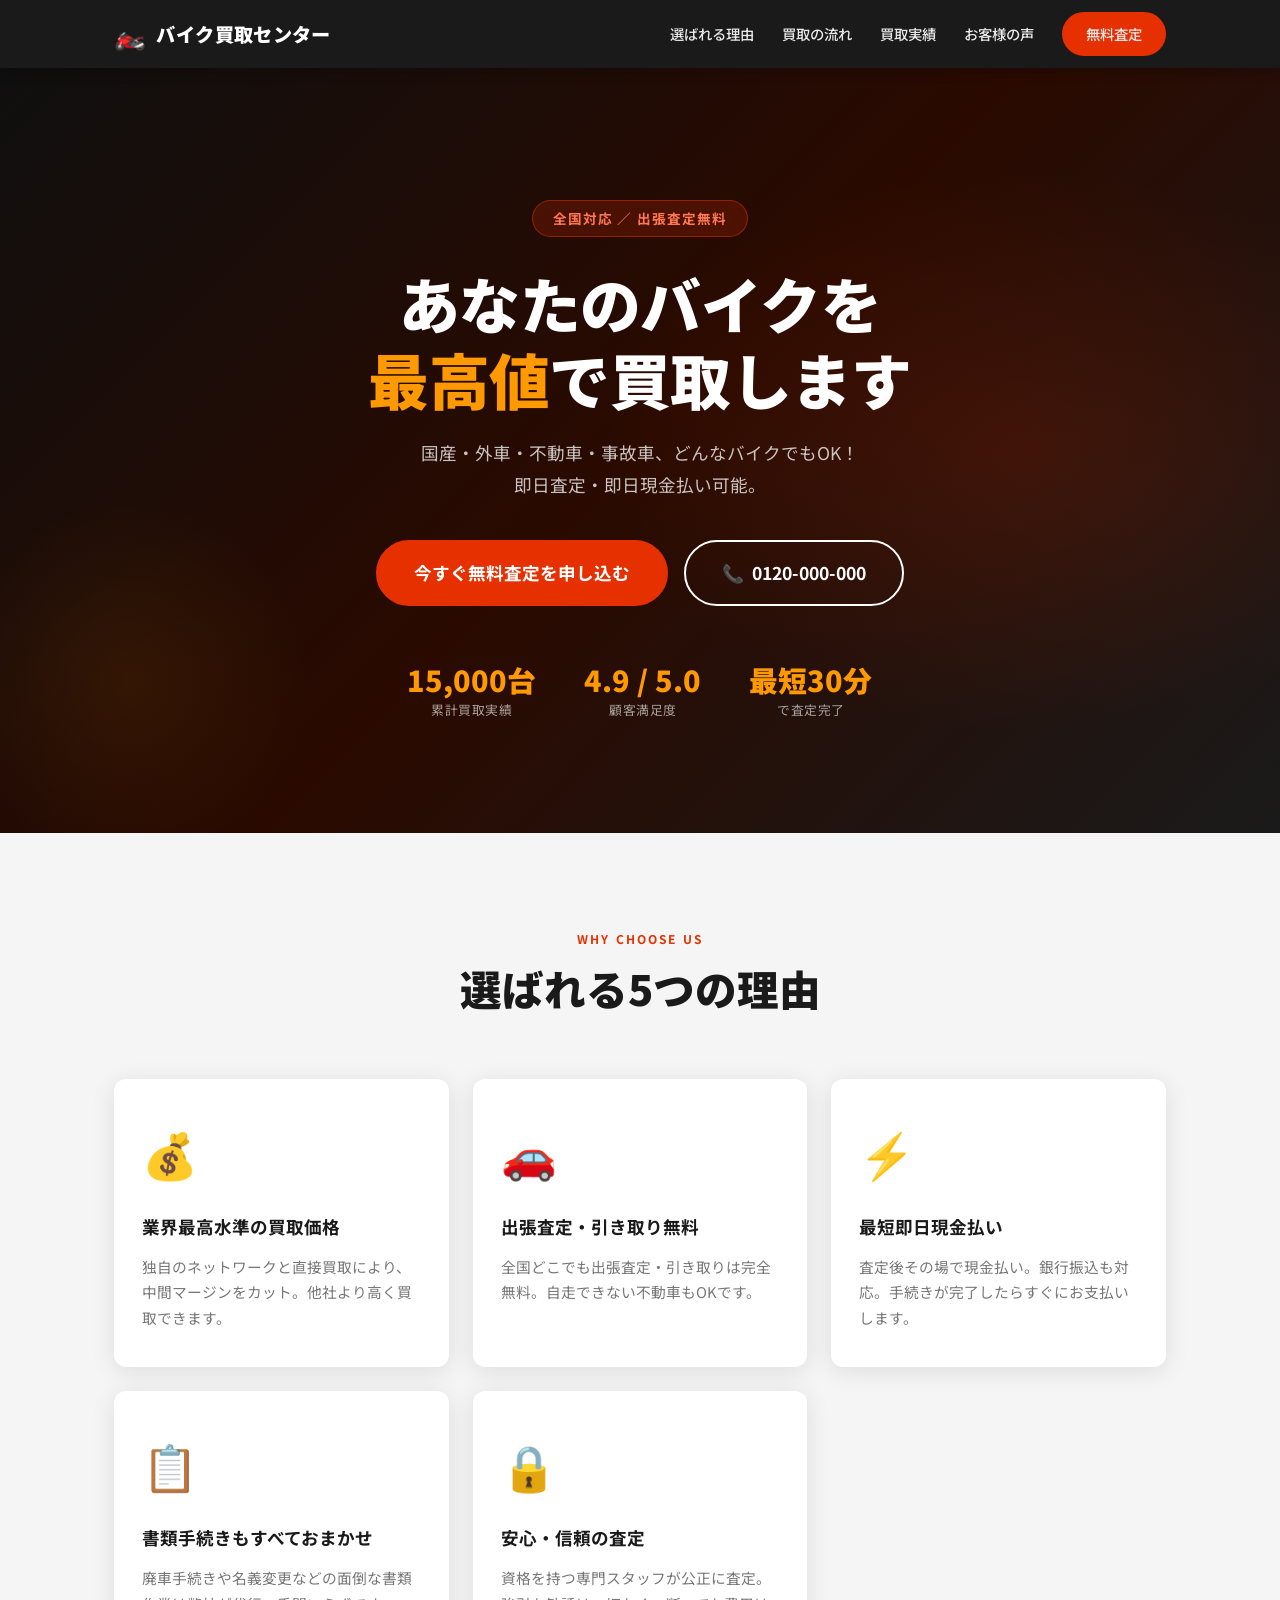
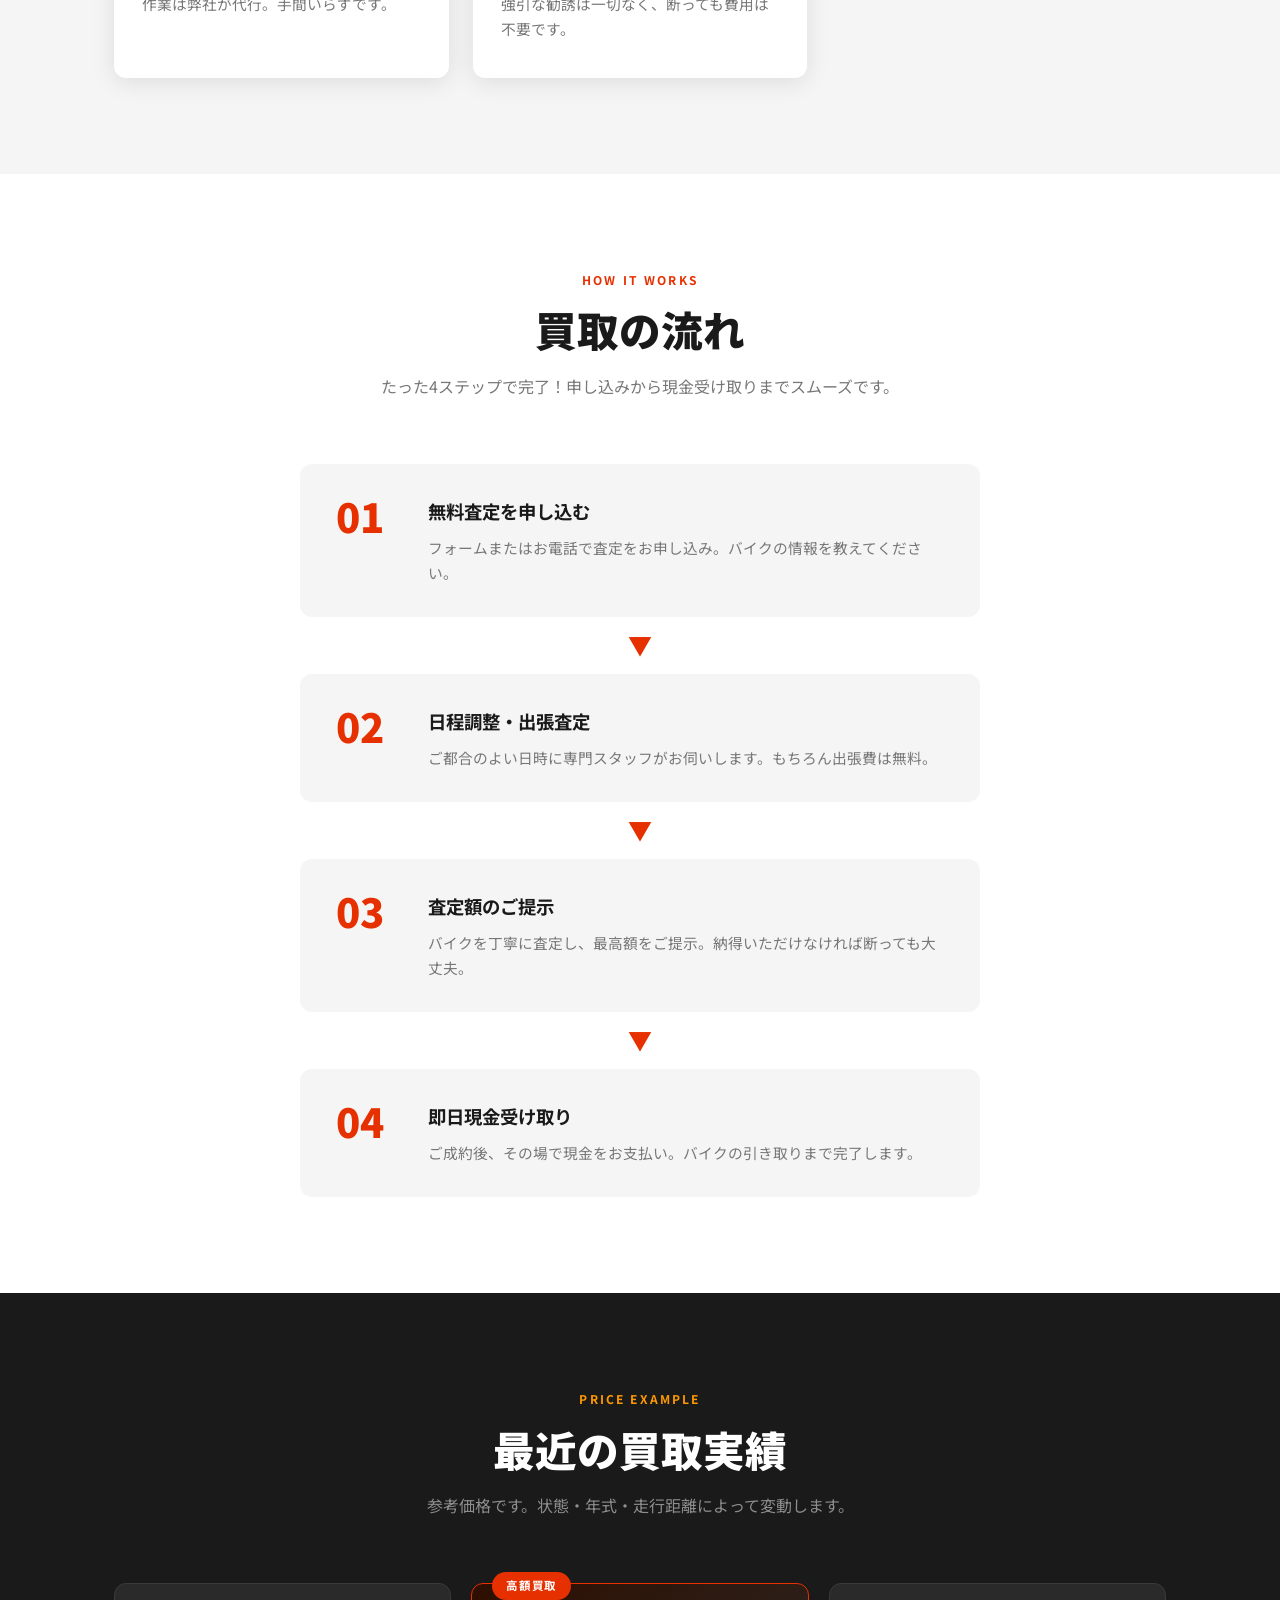
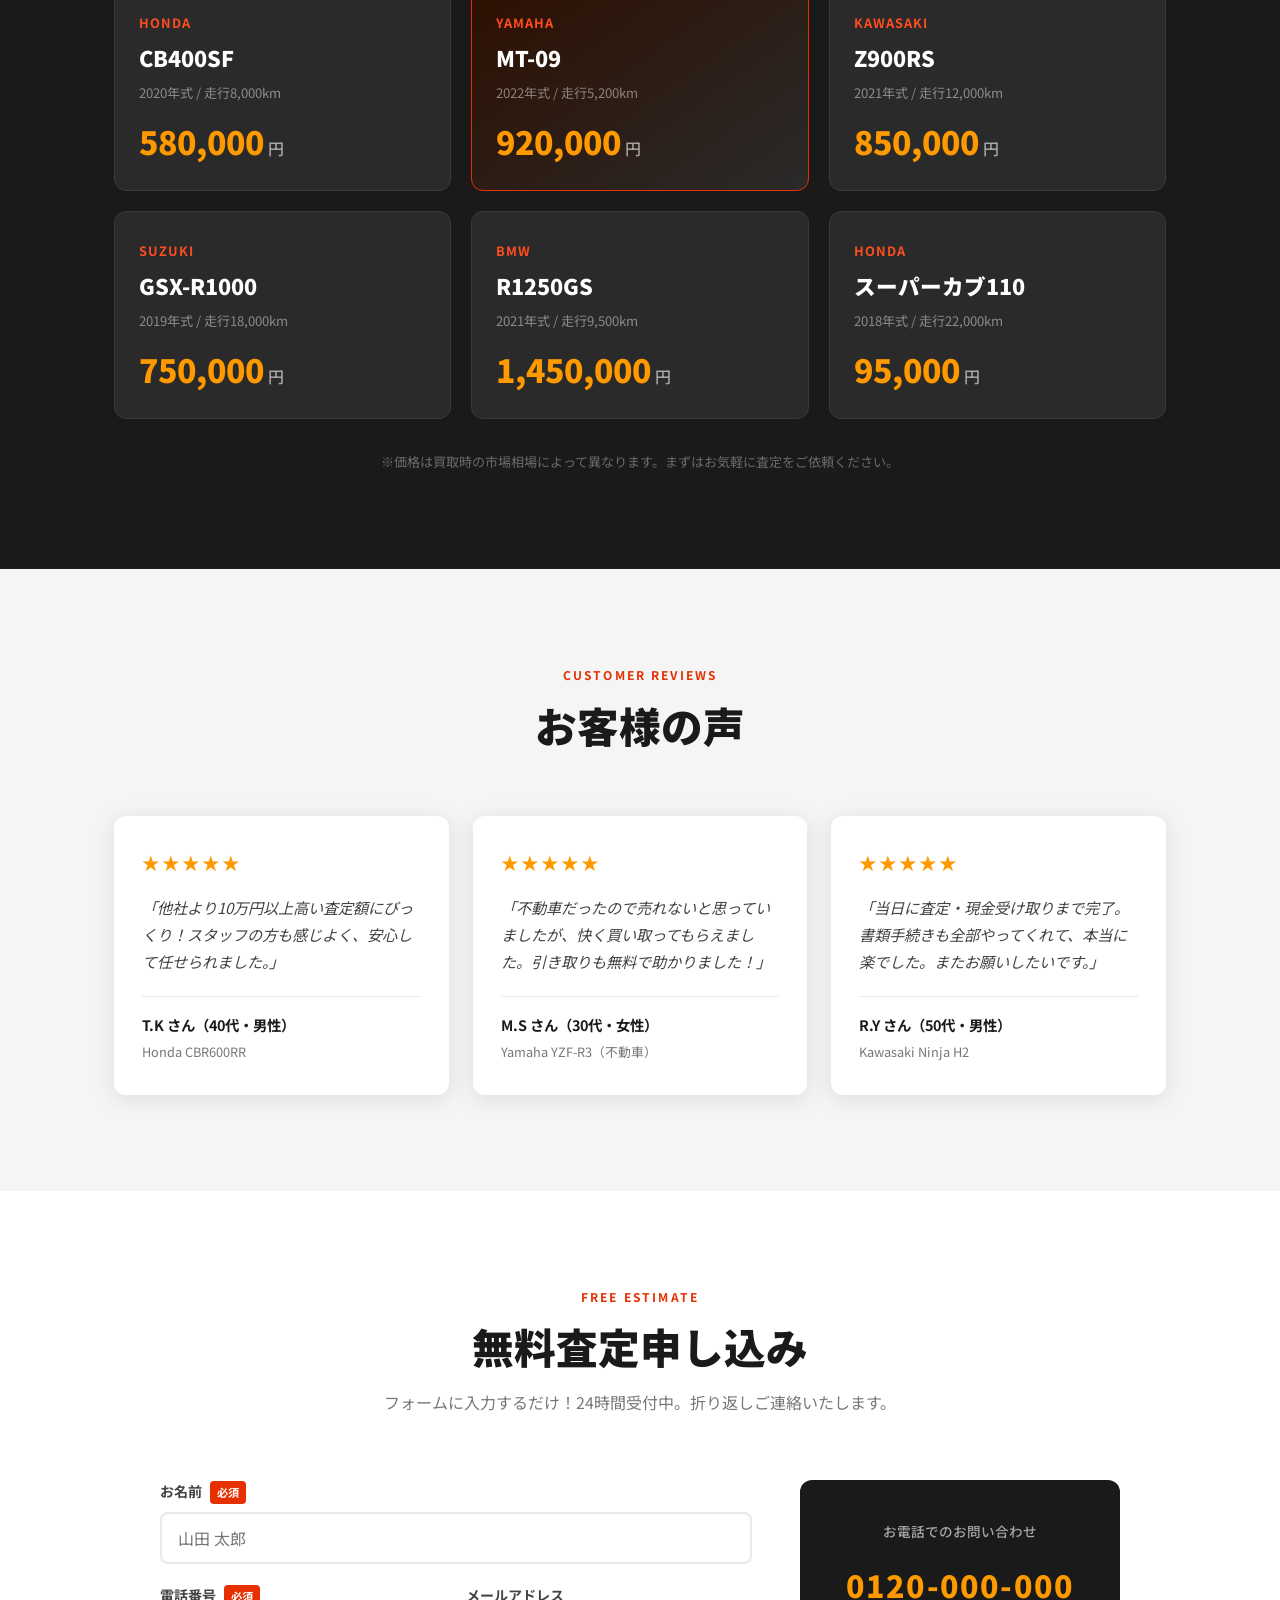
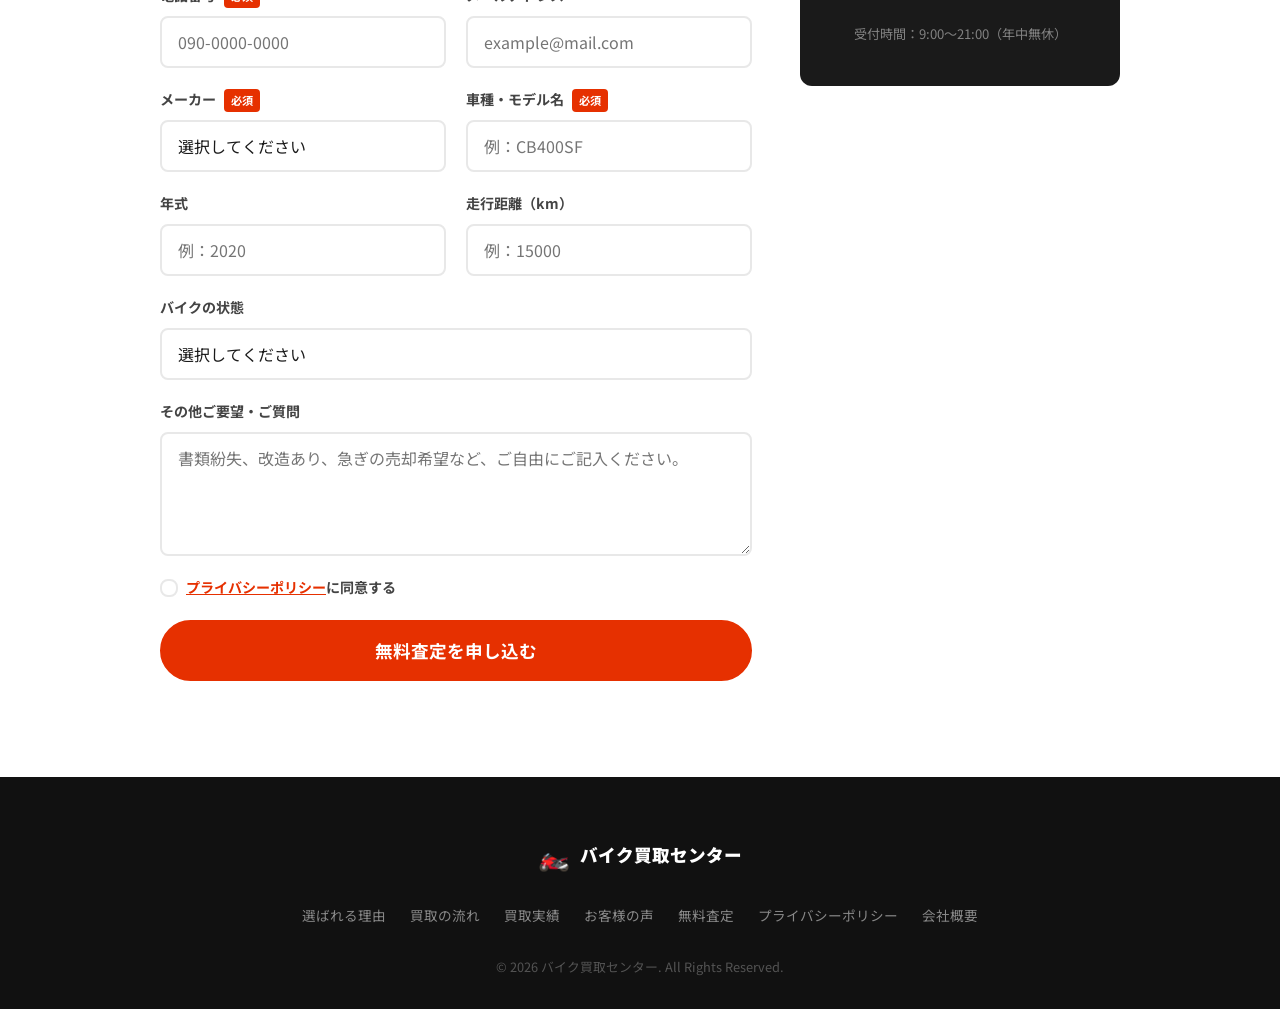
==== index.html @ 48dec955 "バイク買取ホームページを作成 フルスクラッチのHTML/CSS/JSで構成されたバイク買取専門のランディングページ。 ヒーロー・選ばれる理由・買取の流れ・買取実績・お客様の声・無料査定フォームを含む。" ====
<!DOCTYPE html>
<html lang="ja">
<head>
  <meta charset="UTF-8">
  <meta name="viewport" content="width=device-width, initial-scale=1.0">
  <title>バイク買取センター｜高価買取・無料査定</title>
  <meta name="description" content="バイク買取センターは全国対応・出張査定無料。どんな状態のバイクでも高価買取！即日現金払い可能。今すぐ無料査定をお申し込みください。">
  <link rel="stylesheet" href="style.css">
  <link rel="preconnect" href="https://fonts.googleapis.com">
  <link href="https://fonts.googleapis.com/css2?family=Noto+Sans+JP:wght@400;500;700;900&display=swap" rel="stylesheet">
</head>
<body>

  <!-- ヘッダー -->
  <header class="header">
    <div class="container header__inner">
      <div class="header__logo">
        <span class="logo-icon">🏍️</span>
        <span class="logo-text">バイク買取センター</span>
      </div>
      <nav class="header__nav">
        <a href="#features">選ばれる理由</a>
        <a href="#flow">買取の流れ</a>
        <a href="#price">買取実績</a>
        <a href="#voice">お客様の声</a>
        <a href="#contact" class="btn btn--nav">無料査定</a>
      </nav>
      <button class="hamburger" id="hamburger" aria-label="メニュー">
        <span></span><span></span><span></span>
      </button>
    </div>
    <nav class="mobile-nav" id="mobileNav">
      <a href="#features">選ばれる理由</a>
      <a href="#flow">買取の流れ</a>
      <a href="#price">買取実績</a>
      <a href="#voice">お客様の声</a>
      <a href="#contact">無料査定</a>
    </nav>
  </header>

  <!-- ヒーロー -->
  <section class="hero">
    <div class="hero__bg"></div>
    <div class="container hero__content">
      <div class="hero__badge">全国対応 ／ 出張査定無料</div>
      <h1 class="hero__title">
        あなたのバイクを<br>
        <span class="highlight">最高値</span>で買取します
      </h1>
      <p class="hero__sub">国産・外車・不動車・事故車、どんなバイクでもOK！<br>即日査定・即日現金払い可能。</p>
      <div class="hero__actions">
        <a href="#contact" class="btn btn--primary btn--lg">今すぐ無料査定を申し込む</a>
        <a href="tel:0120-000-000" class="btn btn--outline btn--lg">
          <span class="phone-icon">📞</span> 0120-000-000
        </a>
      </div>
      <div class="hero__stats">
        <div class="stat">
          <strong>15,000台</strong>
          <span>累計買取実績</span>
        </div>
        <div class="stat">
          <strong>4.9 / 5.0</strong>
          <span>顧客満足度</span>
        </div>
        <div class="stat">
          <strong>最短30分</strong>
          <span>で査定完了</span>
        </div>
      </div>
    </div>
  </section>

  <!-- 選ばれる理由 -->
  <section class="section features" id="features">
    <div class="container">
      <div class="section__header">
        <p class="section__label">WHY CHOOSE US</p>
        <h2 class="section__title">選ばれる5つの理由</h2>
      </div>
      <div class="features__grid">
        <div class="feature-card">
          <div class="feature-card__icon">💰</div>
          <h3>業界最高水準の買取価格</h3>
          <p>独自のネットワークと直接買取により、中間マージンをカット。他社より高く買取できます。</p>
        </div>
        <div class="feature-card">
          <div class="feature-card__icon">🚗</div>
          <h3>出張査定・引き取り無料</h3>
          <p>全国どこでも出張査定・引き取りは完全無料。自走できない不動車もOKです。</p>
        </div>
        <div class="feature-card">
          <div class="feature-card__icon">⚡</div>
          <h3>最短即日現金払い</h3>
          <p>査定後その場で現金払い。銀行振込も対応。手続きが完了したらすぐにお支払いします。</p>
        </div>
        <div class="feature-card">
          <div class="feature-card__icon">📋</div>
          <h3>書類手続きもすべておまかせ</h3>
          <p>廃車手続きや名義変更などの面倒な書類作業は弊社が代行。手間いらずです。</p>
        </div>
        <div class="feature-card">
          <div class="feature-card__icon">🔒</div>
          <h3>安心・信頼の査定</h3>
          <p>資格を持つ専門スタッフが公正に査定。強引な勧誘は一切なく、断っても費用は不要です。</p>
        </div>
      </div>
    </div>
  </section>

  <!-- 買取の流れ -->
  <section class="section flow" id="flow">
    <div class="container">
      <div class="section__header">
        <p class="section__label">HOW IT WORKS</p>
        <h2 class="section__title">買取の流れ</h2>
        <p class="section__desc">たった4ステップで完了！申し込みから現金受け取りまでスムーズです。</p>
      </div>
      <div class="flow__steps">
        <div class="flow-step">
          <div class="flow-step__num">01</div>
          <div class="flow-step__body">
            <h3>無料査定を申し込む</h3>
            <p>フォームまたはお電話で査定をお申し込み。バイクの情報を教えてください。</p>
          </div>
        </div>
        <div class="flow-step__arrow">▼</div>
        <div class="flow-step">
          <div class="flow-step__num">02</div>
          <div class="flow-step__body">
            <h3>日程調整・出張査定</h3>
            <p>ご都合のよい日時に専門スタッフがお伺いします。もちろん出張費は無料。</p>
          </div>
        </div>
        <div class="flow-step__arrow">▼</div>
        <div class="flow-step">
          <div class="flow-step__num">03</div>
          <div class="flow-step__body">
            <h3>査定額のご提示</h3>
            <p>バイクを丁寧に査定し、最高額をご提示。納得いただけなければ断っても大丈夫。</p>
          </div>
        </div>
        <div class="flow-step__arrow">▼</div>
        <div class="flow-step">
          <div class="flow-step__num">04</div>
          <div class="flow-step__body">
            <h3>即日現金受け取り</h3>
            <p>ご成約後、その場で現金をお支払い。バイクの引き取りまで完了します。</p>
          </div>
        </div>
      </div>
    </div>
  </section>

  <!-- 買取実績 -->
  <section class="section price" id="price">
    <div class="container">
      <div class="section__header">
        <p class="section__label">PRICE EXAMPLE</p>
        <h2 class="section__title">最近の買取実績</h2>
        <p class="section__desc">参考価格です。状態・年式・走行距離によって変動します。</p>
      </div>
      <div class="price__grid">
        <div class="price-card">
          <div class="price-card__maker">Honda</div>
          <h3 class="price-card__name">CB400SF</h3>
          <p class="price-card__detail">2020年式 / 走行8,000km</p>
          <div class="price-card__price">
            <span class="price-card__amount">580,000</span>
            <span class="price-card__unit">円</span>
          </div>
        </div>
        <div class="price-card price-card--featured">
          <div class="price-card__badge">高額買取</div>
          <div class="price-card__maker">Yamaha</div>
          <h3 class="price-card__name">MT-09</h3>
          <p class="price-card__detail">2022年式 / 走行5,200km</p>
          <div class="price-card__price">
            <span class="price-card__amount">920,000</span>
            <span class="price-card__unit">円</span>
          </div>
        </div>
        <div class="price-card">
          <div class="price-card__maker">Kawasaki</div>
          <h3 class="price-card__name">Z900RS</h3>
          <p class="price-card__detail">2021年式 / 走行12,000km</p>
          <div class="price-card__price">
            <span class="price-card__amount">850,000</span>
            <span class="price-card__unit">円</span>
          </div>
        </div>
        <div class="price-card">
          <div class="price-card__maker">Suzuki</div>
          <h3 class="price-card__name">GSX-R1000</h3>
          <p class="price-card__detail">2019年式 / 走行18,000km</p>
          <div class="price-card__price">
            <span class="price-card__amount">750,000</span>
            <span class="price-card__unit">円</span>
          </div>
        </div>
        <div class="price-card">
          <div class="price-card__maker">BMW</div>
          <h3 class="price-card__name">R1250GS</h3>
          <p class="price-card__detail">2021年式 / 走行9,500km</p>
          <div class="price-card__price">
            <span class="price-card__amount">1,450,000</span>
            <span class="price-card__unit">円</span>
          </div>
        </div>
        <div class="price-card">
          <div class="price-card__maker">Honda</div>
          <h3 class="price-card__name">スーパーカブ110</h3>
          <p class="price-card__detail">2018年式 / 走行22,000km</p>
          <div class="price-card__price">
            <span class="price-card__amount">95,000</span>
            <span class="price-card__unit">円</span>
          </div>
        </div>
      </div>
      <p class="price__note">※価格は買取時の市場相場によって異なります。まずはお気軽に査定をご依頼ください。</p>
    </div>
  </section>

  <!-- お客様の声 -->
  <section class="section voice" id="voice">
    <div class="container">
      <div class="section__header">
        <p class="section__label">CUSTOMER REVIEWS</p>
        <h2 class="section__title">お客様の声</h2>
      </div>
      <div class="voice__grid">
        <div class="review-card">
          <div class="review-card__stars">★★★★★</div>
          <p class="review-card__text">「他社より10万円以上高い査定額にびっくり！スタッフの方も感じよく、安心して任せられました。」</p>
          <div class="review-card__author">
            <span class="review-card__name">T.K さん（40代・男性）</span>
            <span class="review-card__bike">Honda CBR600RR</span>
          </div>
        </div>
        <div class="review-card">
          <div class="review-card__stars">★★★★★</div>
          <p class="review-card__text">「不動車だったので売れないと思っていましたが、快く買い取ってもらえました。引き取りも無料で助かりました！」</p>
          <div class="review-card__author">
            <span class="review-card__name">M.S さん（30代・女性）</span>
            <span class="review-card__bike">Yamaha YZF-R3（不動車）</span>
          </div>
        </div>
        <div class="review-card">
          <div class="review-card__stars">★★★★★</div>
          <p class="review-card__text">「当日に査定・現金受け取りまで完了。書類手続きも全部やってくれて、本当に楽でした。またお願いしたいです。」</p>
          <div class="review-card__author">
            <span class="review-card__name">R.Y さん（50代・男性）</span>
            <span class="review-card__bike">Kawasaki Ninja H2</span>
          </div>
        </div>
      </div>
    </div>
  </section>

  <!-- 査定フォーム -->
  <section class="section contact" id="contact">
    <div class="container">
      <div class="section__header">
        <p class="section__label">FREE ESTIMATE</p>
        <h2 class="section__title">無料査定申し込み</h2>
        <p class="section__desc">フォームに入力するだけ！24時間受付中。折り返しご連絡いたします。</p>
      </div>
      <div class="contact__inner">
        <form class="contact-form" id="contactForm">
          <div class="form-group">
            <label for="name">お名前 <span class="required">必須</span></label>
            <input type="text" id="name" name="name" placeholder="山田 太郎" required>
          </div>
          <div class="form-row">
            <div class="form-group">
              <label for="phone">電話番号 <span class="required">必須</span></label>
              <input type="tel" id="phone" name="phone" placeholder="090-0000-0000" required>
            </div>
            <div class="form-group">
              <label for="email">メールアドレス</label>
              <input type="email" id="email" name="email" placeholder="example@mail.com">
            </div>
          </div>
          <div class="form-row">
            <div class="form-group">
              <label for="maker">メーカー <span class="required">必須</span></label>
              <select id="maker" name="maker" required>
                <option value="">選択してください</option>
                <option>Honda</option>
                <option>Yamaha</option>
                <option>Kawasaki</option>
                <option>Suzuki</option>
                <option>BMW</option>
                <option>Ducati</option>
                <option>Harley-Davidson</option>
                <option>その他</option>
              </select>
            </div>
            <div class="form-group">
              <label for="model">車種・モデル名 <span class="required">必須</span></label>
              <input type="text" id="model" name="model" placeholder="例：CB400SF" required>
            </div>
          </div>
          <div class="form-row">
            <div class="form-group">
              <label for="year">年式</label>
              <input type="number" id="year" name="year" placeholder="例：2020" min="1950" max="2026">
            </div>
            <div class="form-group">
              <label for="mileage">走行距離（km）</label>
              <input type="number" id="mileage" name="mileage" placeholder="例：15000">
            </div>
          </div>
          <div class="form-group">
            <label for="condition">バイクの状態</label>
            <select id="condition" name="condition">
              <option value="">選択してください</option>
              <option>良好（特に問題なし）</option>
              <option>普通（多少の傷・汚れあり）</option>
              <option>難あり（傷・へこみなど）</option>
              <option>不動車</option>
              <option>事故車・全損</option>
            </select>
          </div>
          <div class="form-group">
            <label for="message">その他ご要望・ご質問</label>
            <textarea id="message" name="message" rows="4" placeholder="書類紛失、改造あり、急ぎの売却希望など、ご自由にご記入ください。"></textarea>
          </div>
          <div class="form-group form-group--check">
            <label class="checkbox-label">
              <input type="checkbox" id="privacy" name="privacy" required>
              <span><a href="#">プライバシーポリシー</a>に同意する</span>
            </label>
          </div>
          <button type="submit" class="btn btn--primary btn--full btn--lg">無料査定を申し込む</button>
        </form>
        <div class="contact-phone">
          <p class="contact-phone__label">お電話でのお問い合わせ</p>
          <a href="tel:0120-000-000" class="contact-phone__number">0120-000-000</a>
          <p class="contact-phone__hours">受付時間：9:00〜21:00（年中無休）</p>
        </div>
      </div>
    </div>
  </section>

  <!-- フッター -->
  <footer class="footer">
    <div class="container footer__inner">
      <div class="footer__logo">
        <span class="logo-icon">🏍️</span>
        <span class="logo-text">バイク買取センター</span>
      </div>
      <nav class="footer__nav">
        <a href="#features">選ばれる理由</a>
        <a href="#flow">買取の流れ</a>
        <a href="#price">買取実績</a>
        <a href="#voice">お客様の声</a>
        <a href="#contact">無料査定</a>
        <a href="#">プライバシーポリシー</a>
        <a href="#">会社概要</a>
      </nav>
      <p class="footer__copy">&copy; 2026 バイク買取センター. All Rights Reserved.</p>
    </div>
  </footer>

  <!-- 固定CTA -->
  <div class="sticky-cta">
    <a href="#contact" class="btn btn--primary">無料査定を申し込む</a>
    <a href="tel:0120-000-000" class="btn btn--white">
      <span>📞</span> 今すぐ電話する
    </a>
  </div>

  <script src="main.js"></script>
</body>
</html>
---- style.css ----
/* ===== Reset & Base ===== */
*, *::before, *::after { box-sizing: border-box; margin: 0; padding: 0; }

:root {
  --primary: #e63000;
  --primary-dark: #b82400;
  --primary-light: #ff4d1f;
  --accent: #ff9900;
  --dark: #1a1a1a;
  --gray-900: #222;
  --gray-700: #444;
  --gray-500: #777;
  --gray-200: #e8e8e8;
  --gray-100: #f5f5f5;
  --white: #ffffff;
  --font: 'Noto Sans JP', sans-serif;
  --radius: 12px;
  --shadow: 0 4px 24px rgba(0,0,0,0.10);
  --shadow-lg: 0 8px 40px rgba(0,0,0,0.16);
  --transition: 0.25s ease;
}

html { scroll-behavior: smooth; }

body {
  font-family: var(--font);
  color: var(--gray-900);
  line-height: 1.7;
  background: var(--white);
}

a { color: inherit; text-decoration: none; transition: opacity var(--transition); }
a:hover { opacity: 0.8; }

img { display: block; max-width: 100%; }

.container {
  max-width: 1100px;
  margin: 0 auto;
  padding: 0 24px;
}

/* ===== Buttons ===== */
.btn {
  display: inline-flex;
  align-items: center;
  justify-content: center;
  gap: 8px;
  padding: 12px 28px;
  border-radius: 50px;
  font-family: var(--font);
  font-weight: 700;
  font-size: 1rem;
  cursor: pointer;
  border: 2px solid transparent;
  transition: all var(--transition);
  white-space: nowrap;
}

.btn--primary {
  background: var(--primary);
  color: var(--white);
  border-color: var(--primary);
}
.btn--primary:hover {
  background: var(--primary-dark);
  border-color: var(--primary-dark);
  opacity: 1;
  transform: translateY(-2px);
  box-shadow: 0 6px 20px rgba(230,48,0,0.35);
}

.btn--outline {
  background: transparent;
  color: var(--white);
  border-color: var(--white);
}
.btn--outline:hover { background: var(--white); color: var(--primary); opacity: 1; }

.btn--white {
  background: var(--white);
  color: var(--primary);
  border-color: var(--white);
}
.btn--white:hover { background: var(--gray-100); opacity: 1; }

.btn--nav {
  background: var(--primary);
  color: var(--white);
  border-color: var(--primary);
  padding: 8px 22px;
  font-size: 0.9rem;
}

.btn--lg { padding: 16px 36px; font-size: 1.1rem; }
.btn--full { width: 100%; }

/* ===== Header ===== */
.header {
  position: sticky;
  top: 0;
  z-index: 100;
  background: var(--dark);
  box-shadow: 0 2px 12px rgba(0,0,0,0.3);
}

.header__inner {
  display: flex;
  align-items: center;
  justify-content: space-between;
  height: 68px;
}

.header__logo {
  display: flex;
  align-items: center;
  gap: 10px;
  font-size: 1.2rem;
  font-weight: 900;
  color: var(--white);
  letter-spacing: 0.02em;
}

.logo-icon { font-size: 1.6rem; }

.header__nav {
  display: flex;
  align-items: center;
  gap: 28px;
}

.header__nav a {
  color: var(--gray-200);
  font-size: 0.9rem;
  font-weight: 500;
}
.header__nav a:hover { color: var(--white); opacity: 1; }

.hamburger {
  display: none;
  flex-direction: column;
  gap: 5px;
  background: none;
  border: none;
  cursor: pointer;
  padding: 4px;
}
.hamburger span {
  display: block;
  width: 26px;
  height: 2px;
  background: var(--white);
  border-radius: 2px;
  transition: all var(--transition);
}

.mobile-nav {
  display: none;
  flex-direction: column;
  background: #111;
  padding: 12px 0;
}
.mobile-nav a {
  color: var(--gray-200);
  padding: 14px 24px;
  font-size: 1rem;
  font-weight: 500;
  border-bottom: 1px solid #2a2a2a;
}
.mobile-nav.open { display: flex; }

/* ===== Hero ===== */
.hero {
  position: relative;
  min-height: 85vh;
  display: flex;
  align-items: center;
  background: linear-gradient(135deg, #0f0f0f 0%, #2a0a00 50%, #1a1a1a 100%);
  overflow: hidden;
  padding: 100px 0 80px;
}

.hero__bg {
  position: absolute;
  inset: 0;
  background-image:
    radial-gradient(ellipse 600px 400px at 80% 50%, rgba(230,48,0,0.15) 0%, transparent 70%),
    radial-gradient(ellipse 300px 300px at 10% 80%, rgba(255,153,0,0.08) 0%, transparent 60%);
}

.hero__content {
  position: relative;
  z-index: 1;
  text-align: center;
  color: var(--white);
}

.hero__badge {
  display: inline-block;
  background: rgba(230,48,0,0.2);
  border: 1px solid rgba(230,48,0,0.5);
  color: #ff7755;
  padding: 6px 20px;
  border-radius: 50px;
  font-size: 0.85rem;
  font-weight: 700;
  letter-spacing: 0.08em;
  margin-bottom: 28px;
}

.hero__title {
  font-size: clamp(2.2rem, 5vw, 3.8rem);
  font-weight: 900;
  line-height: 1.25;
  margin-bottom: 20px;
  letter-spacing: -0.01em;
}

.hero__title .highlight {
  color: var(--accent);
  position: relative;
}

.hero__sub {
  font-size: 1.1rem;
  color: rgba(255,255,255,0.75);
  margin-bottom: 40px;
  line-height: 1.8;
}

.hero__actions {
  display: flex;
  gap: 16px;
  justify-content: center;
  flex-wrap: wrap;
  margin-bottom: 60px;
}

.phone-icon { font-size: 1.1rem; }

.hero__stats {
  display: flex;
  gap: 48px;
  justify-content: center;
  flex-wrap: wrap;
}

.stat {
  display: flex;
  flex-direction: column;
  align-items: center;
  gap: 4px;
}

.stat strong {
  font-size: 1.8rem;
  font-weight: 900;
  color: var(--accent);
  line-height: 1;
}

.stat span {
  font-size: 0.8rem;
  color: rgba(255,255,255,0.6);
  letter-spacing: 0.04em;
}

/* ===== Section Base ===== */
.section { padding: 96px 0; }

.section__header {
  text-align: center;
  margin-bottom: 64px;
}

.section__label {
  font-size: 0.75rem;
  font-weight: 700;
  letter-spacing: 0.18em;
  color: var(--primary);
  text-transform: uppercase;
  margin-bottom: 12px;
}

.section__title {
  font-size: clamp(1.8rem, 3.5vw, 2.6rem);
  font-weight: 900;
  line-height: 1.3;
  color: var(--dark);
}

.section__desc {
  margin-top: 16px;
  color: var(--gray-500);
  font-size: 1rem;
}

/* ===== Features ===== */
.features { background: var(--gray-100); }

.features__grid {
  display: grid;
  grid-template-columns: repeat(auto-fit, minmax(280px, 1fr));
  gap: 24px;
}

.feature-card {
  background: var(--white);
  border-radius: var(--radius);
  padding: 36px 28px;
  box-shadow: var(--shadow);
  transition: transform var(--transition), box-shadow var(--transition);
}

.feature-card:hover {
  transform: translateY(-6px);
  box-shadow: var(--shadow-lg);
}

.feature-card__icon {
  font-size: 2.8rem;
  margin-bottom: 20px;
}

.feature-card h3 {
  font-size: 1.1rem;
  font-weight: 700;
  margin-bottom: 12px;
  color: var(--dark);
}

.feature-card p {
  color: var(--gray-500);
  font-size: 0.92rem;
  line-height: 1.75;
}

/* ===== Flow ===== */
.flow { background: var(--white); }

.flow__steps {
  max-width: 680px;
  margin: 0 auto;
  display: flex;
  flex-direction: column;
  align-items: center;
  gap: 0;
}

.flow-step {
  display: flex;
  align-items: flex-start;
  gap: 28px;
  background: var(--gray-100);
  border-radius: var(--radius);
  padding: 32px 36px;
  width: 100%;
  position: relative;
}

.flow-step__num {
  font-size: 2.5rem;
  font-weight: 900;
  color: var(--primary);
  line-height: 1;
  min-width: 64px;
}

.flow-step__body h3 {
  font-size: 1.15rem;
  font-weight: 700;
  margin-bottom: 8px;
  color: var(--dark);
}

.flow-step__body p {
  color: var(--gray-500);
  font-size: 0.92rem;
}

.flow-step__arrow {
  font-size: 1.5rem;
  color: var(--primary);
  padding: 8px 0;
}

/* ===== Price ===== */
.price { background: var(--dark); }
.price .section__label { color: var(--accent); }
.price .section__title { color: var(--white); }
.price .section__desc { color: rgba(255,255,255,0.5); }

.price__grid {
  display: grid;
  grid-template-columns: repeat(auto-fit, minmax(280px, 1fr));
  gap: 20px;
  margin-bottom: 32px;
}

.price-card {
  background: #2a2a2a;
  border-radius: var(--radius);
  padding: 28px 24px;
  border: 1px solid #3a3a3a;
  position: relative;
  transition: transform var(--transition), box-shadow var(--transition);
}

.price-card:hover {
  transform: translateY(-4px);
  box-shadow: 0 8px 32px rgba(0,0,0,0.4);
}

.price-card--featured {
  border-color: var(--primary);
  background: linear-gradient(145deg, #2e0f00, #2a2a2a);
}

.price-card__badge {
  position: absolute;
  top: -12px;
  left: 20px;
  background: var(--primary);
  color: var(--white);
  font-size: 0.72rem;
  font-weight: 700;
  padding: 4px 14px;
  border-radius: 50px;
  letter-spacing: 0.06em;
}

.price-card__maker {
  font-size: 0.8rem;
  font-weight: 700;
  color: var(--primary-light);
  letter-spacing: 0.08em;
  text-transform: uppercase;
  margin-bottom: 6px;
}

.price-card__name {
  font-size: 1.35rem;
  font-weight: 900;
  color: var(--white);
  margin-bottom: 6px;
}

.price-card__detail {
  font-size: 0.82rem;
  color: rgba(255,255,255,0.45);
  margin-bottom: 20px;
}

.price-card__price {
  display: flex;
  align-items: baseline;
  gap: 4px;
}

.price-card__amount {
  font-size: 2rem;
  font-weight: 900;
  color: var(--accent);
  line-height: 1;
}

.price-card__unit {
  font-size: 1rem;
  color: rgba(255,255,255,0.6);
  font-weight: 500;
}

.price__note {
  text-align: center;
  color: rgba(255,255,255,0.35);
  font-size: 0.82rem;
}

/* ===== Voice ===== */
.voice { background: var(--gray-100); }

.voice__grid {
  display: grid;
  grid-template-columns: repeat(auto-fit, minmax(300px, 1fr));
  gap: 24px;
}

.review-card {
  background: var(--white);
  border-radius: var(--radius);
  padding: 32px 28px;
  box-shadow: var(--shadow);
}

.review-card__stars {
  color: var(--accent);
  font-size: 1.1rem;
  margin-bottom: 16px;
  letter-spacing: 2px;
}

.review-card__text {
  color: var(--gray-700);
  font-size: 0.95rem;
  line-height: 1.8;
  margin-bottom: 20px;
  font-style: italic;
}

.review-card__author {
  display: flex;
  flex-direction: column;
  gap: 4px;
  border-top: 1px solid var(--gray-200);
  padding-top: 16px;
}

.review-card__name {
  font-weight: 700;
  font-size: 0.9rem;
  color: var(--dark);
}

.review-card__bike {
  font-size: 0.8rem;
  color: var(--gray-500);
}

/* ===== Contact ===== */
.contact { background: var(--white); }

.contact__inner {
  display: grid;
  grid-template-columns: 1fr 320px;
  gap: 48px;
  align-items: start;
  max-width: 960px;
  margin: 0 auto;
}

.contact-form {
  display: flex;
  flex-direction: column;
  gap: 20px;
}

.form-row {
  display: grid;
  grid-template-columns: 1fr 1fr;
  gap: 20px;
}

.form-group {
  display: flex;
  flex-direction: column;
  gap: 8px;
}

.form-group label {
  font-size: 0.88rem;
  font-weight: 700;
  color: var(--gray-700);
  display: flex;
  align-items: center;
  gap: 8px;
}

.required {
  background: var(--primary);
  color: var(--white);
  font-size: 0.7rem;
  padding: 2px 7px;
  border-radius: 4px;
  font-weight: 700;
}

.form-group input,
.form-group select,
.form-group textarea {
  padding: 12px 16px;
  border: 2px solid var(--gray-200);
  border-radius: 8px;
  font-family: var(--font);
  font-size: 1rem;
  color: var(--dark);
  transition: border-color var(--transition);
  appearance: none;
  background: var(--white);
}

.form-group input:focus,
.form-group select:focus,
.form-group textarea:focus {
  outline: none;
  border-color: var(--primary);
}

.form-group textarea { resize: vertical; }

.form-group--check { flex-direction: row; align-items: flex-start; }

.checkbox-label {
  display: flex;
  align-items: center;
  gap: 10px;
  font-size: 0.9rem;
  cursor: pointer;
}

.checkbox-label input[type="checkbox"] {
  width: 18px;
  height: 18px;
  padding: 0;
  flex-shrink: 0;
}

.checkbox-label a { color: var(--primary); text-decoration: underline; }

.contact-phone {
  background: var(--dark);
  color: var(--white);
  border-radius: var(--radius);
  padding: 40px 28px;
  text-align: center;
  position: sticky;
  top: 100px;
}

.contact-phone__label {
  font-size: 0.85rem;
  color: rgba(255,255,255,0.6);
  margin-bottom: 16px;
  font-weight: 500;
}

.contact-phone__number {
  display: block;
  font-size: 1.9rem;
  font-weight: 900;
  color: var(--accent);
  letter-spacing: 0.04em;
  margin-bottom: 12px;
}

.contact-phone__number:hover { opacity: 0.85; }

.contact-phone__hours {
  font-size: 0.82rem;
  color: rgba(255,255,255,0.45);
}

/* ===== Footer ===== */
.footer {
  background: #111;
  color: rgba(255,255,255,0.55);
  padding: 56px 0 32px;
}

.footer__inner {
  display: flex;
  flex-direction: column;
  align-items: center;
  gap: 28px;
}

.footer__logo {
  display: flex;
  align-items: center;
  gap: 10px;
  color: var(--white);
  font-size: 1.1rem;
  font-weight: 900;
}

.footer__nav {
  display: flex;
  flex-wrap: wrap;
  gap: 24px;
  justify-content: center;
}

.footer__nav a {
  font-size: 0.85rem;
  color: rgba(255,255,255,0.5);
  transition: color var(--transition);
}
.footer__nav a:hover { color: var(--white); opacity: 1; }

.footer__copy {
  font-size: 0.8rem;
  color: rgba(255,255,255,0.28);
}

/* ===== Sticky CTA ===== */
.sticky-cta {
  position: fixed;
  bottom: 0;
  left: 0;
  right: 0;
  z-index: 90;
  display: none;
  gap: 0;
  box-shadow: 0 -4px 20px rgba(0,0,0,0.2);
}

.sticky-cta .btn {
  flex: 1;
  border-radius: 0;
  padding: 18px;
  font-size: 1rem;
}

.sticky-cta .btn--primary { background: var(--primary); border-color: var(--primary); }
.sticky-cta .btn--white { background: var(--white); color: var(--dark); border-color: var(--gray-200); }

/* ===== Responsive ===== */
@media (max-width: 768px) {
  .section { padding: 72px 0; }
  .section__header { margin-bottom: 48px; }

  .header__nav { display: none; }
  .hamburger { display: flex; }

  .hero__stats { gap: 32px; }
  .hero__actions { flex-direction: column; align-items: center; }

  .flow-step { flex-direction: column; gap: 12px; padding: 24px 20px; }
  .flow-step__num { font-size: 1.8rem; }

  .contact__inner { grid-template-columns: 1fr; }
  .form-row { grid-template-columns: 1fr; }

  .contact-phone { position: static; }

  .sticky-cta { display: flex; }
  body { padding-bottom: 70px; }
}

@media (max-width: 480px) {
  .hero { min-height: auto; padding: 80px 0 60px; }
  .hero__title { font-size: 2rem; }
  .hero__stats { gap: 24px; }
  .stat strong { font-size: 1.5rem; }
  .features__grid { grid-template-columns: 1fr; }
  .price__grid { grid-template-columns: 1fr; }
  .voice__grid { grid-template-columns: 1fr; }
}

/* ===== Animations ===== */
@keyframes fadeInUp {
  from { opacity: 0; transform: translateY(30px); }
  to { opacity: 1; transform: translateY(0); }
}

.animate-in {
  animation: fadeInUp 0.6s ease forwards;
}

.fade-hidden {
  opacity: 0;
  transform: translateY(30px);
  transition: opacity 0.6s ease, transform 0.6s ease;
}

.fade-visible {
  opacity: 1;
  transform: translateY(0);
}
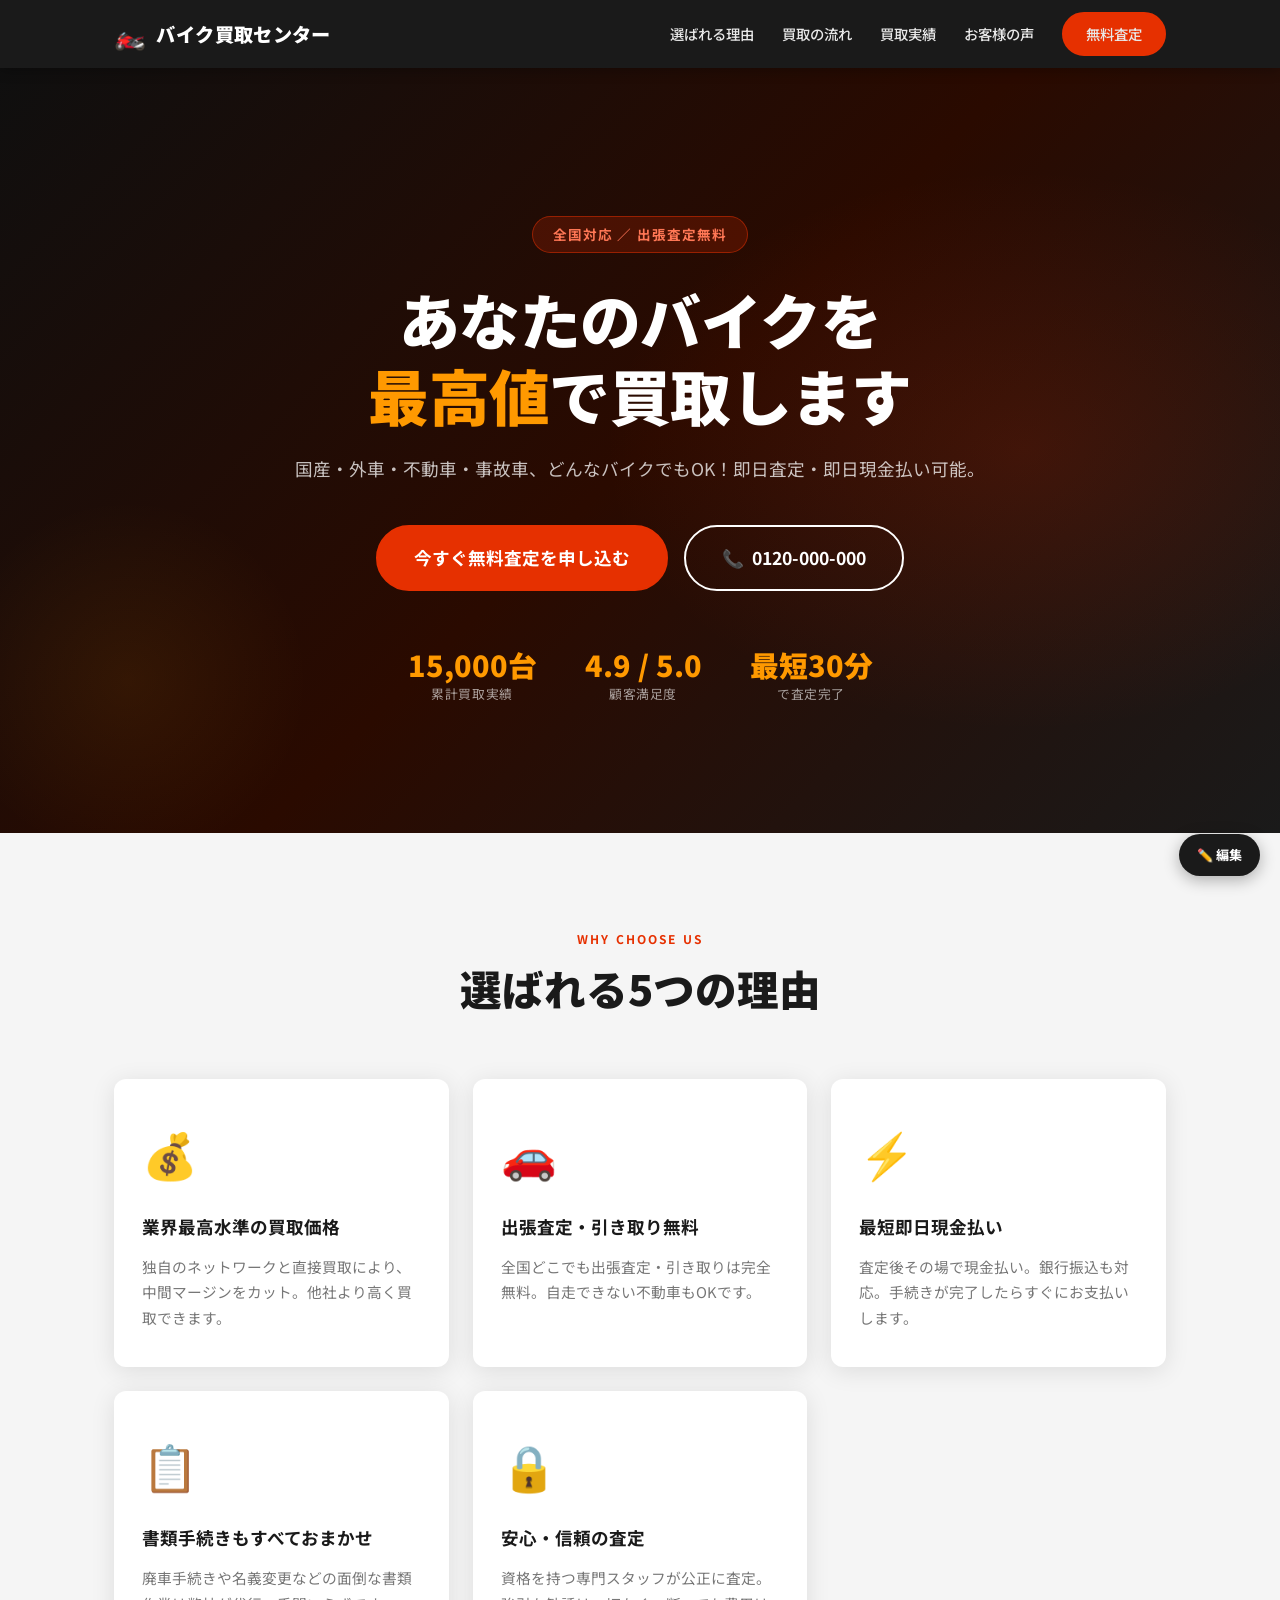
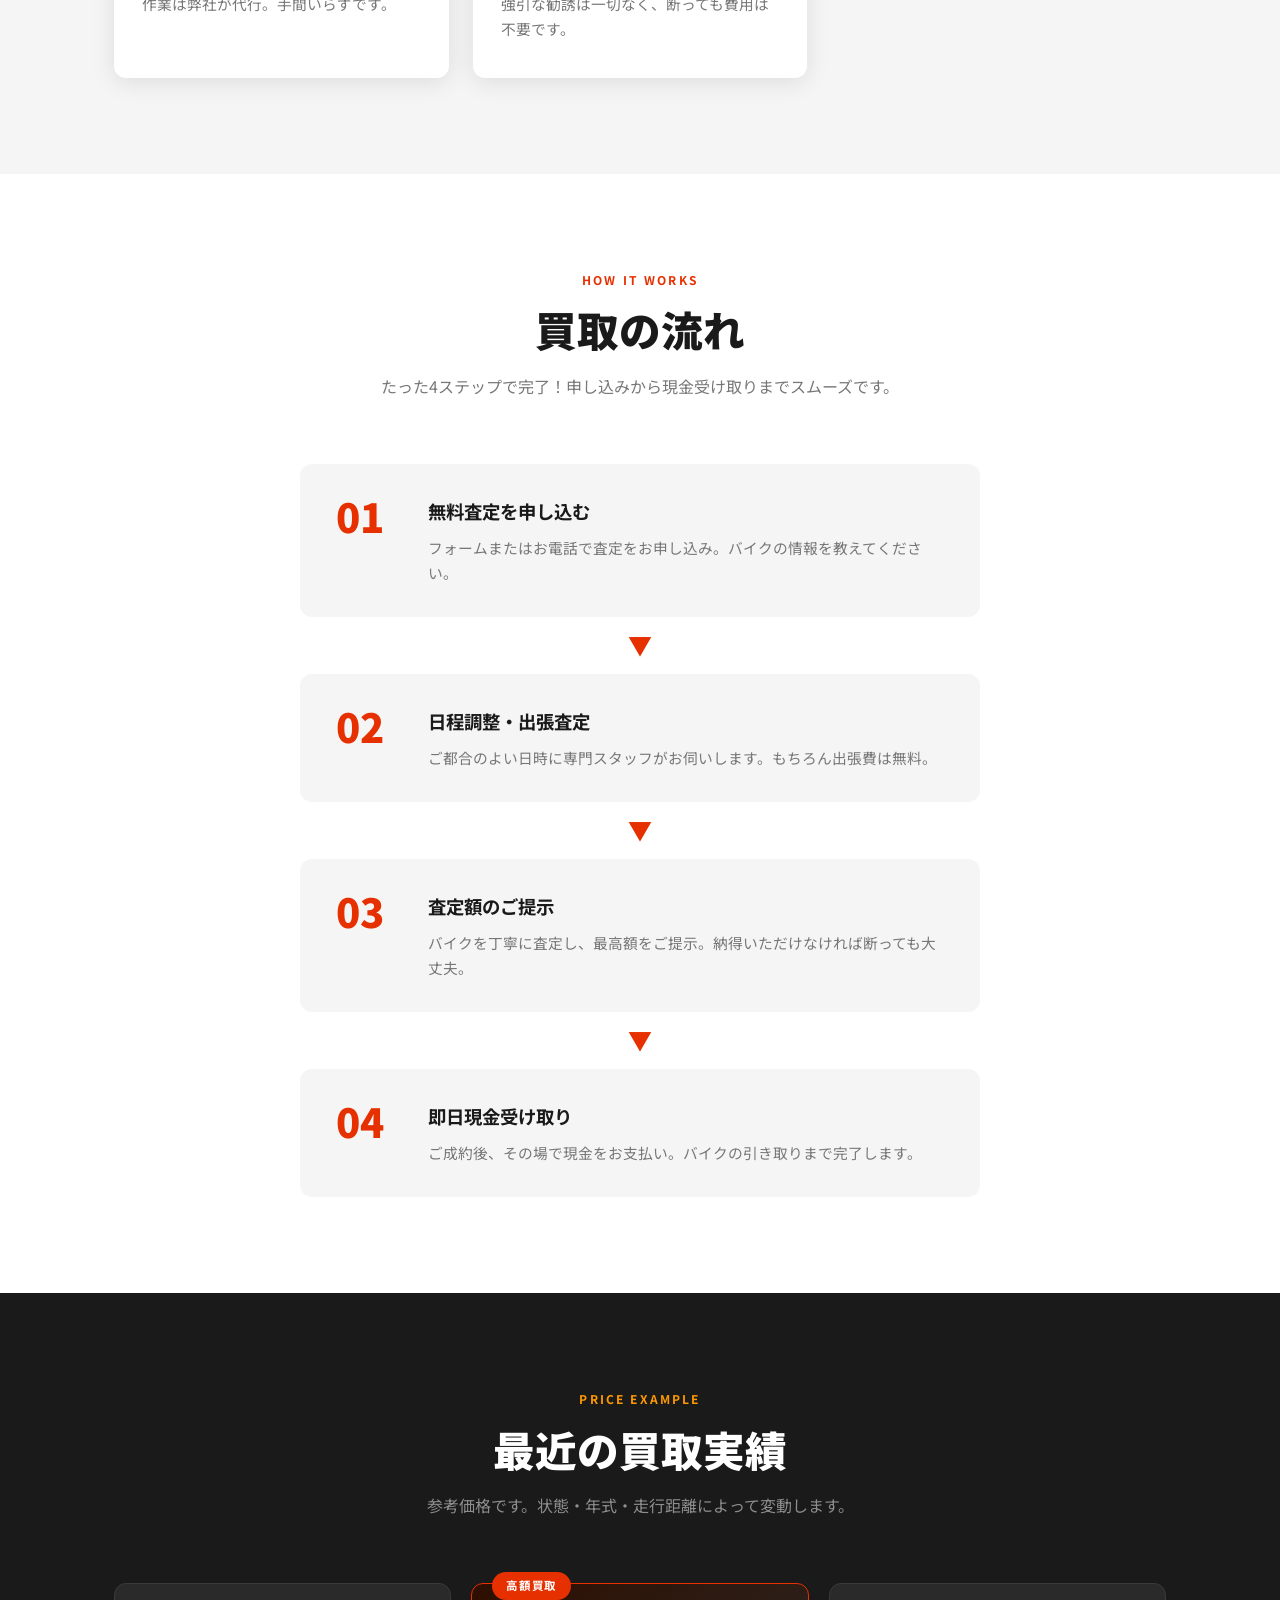
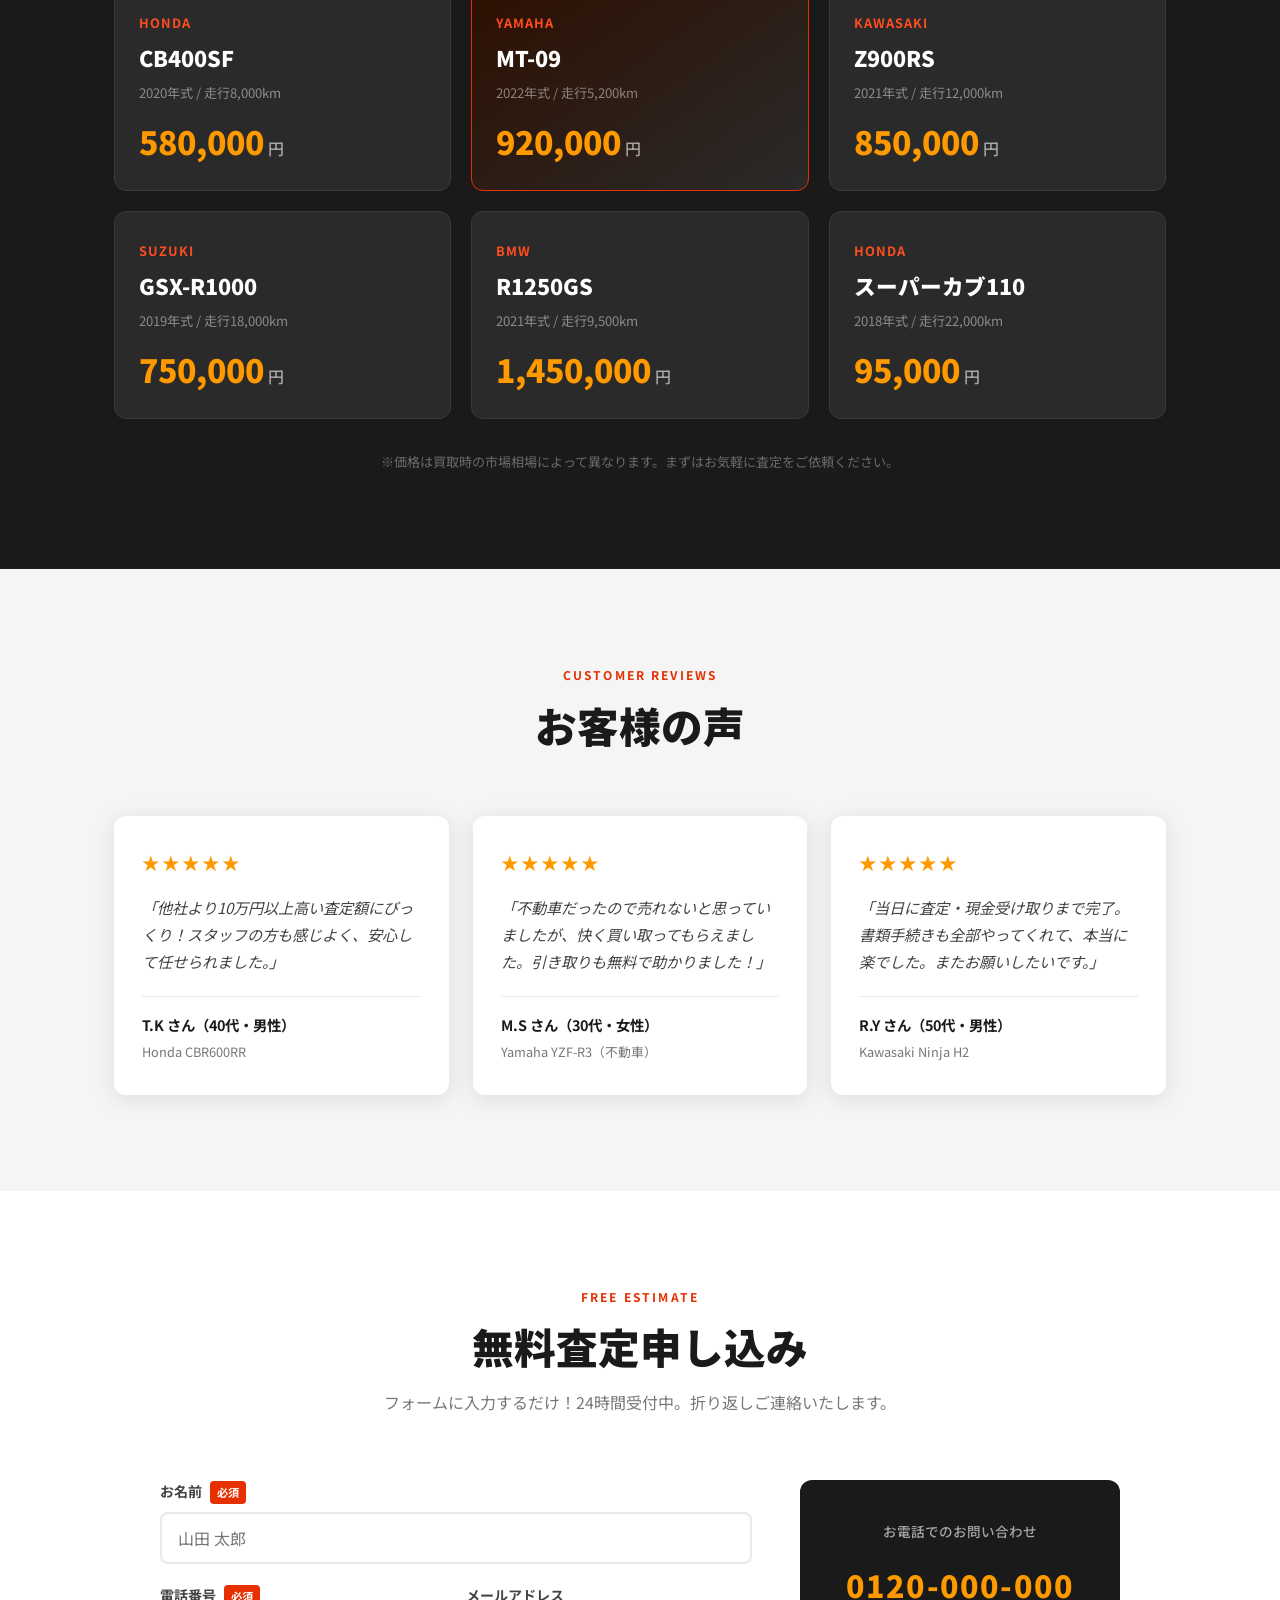
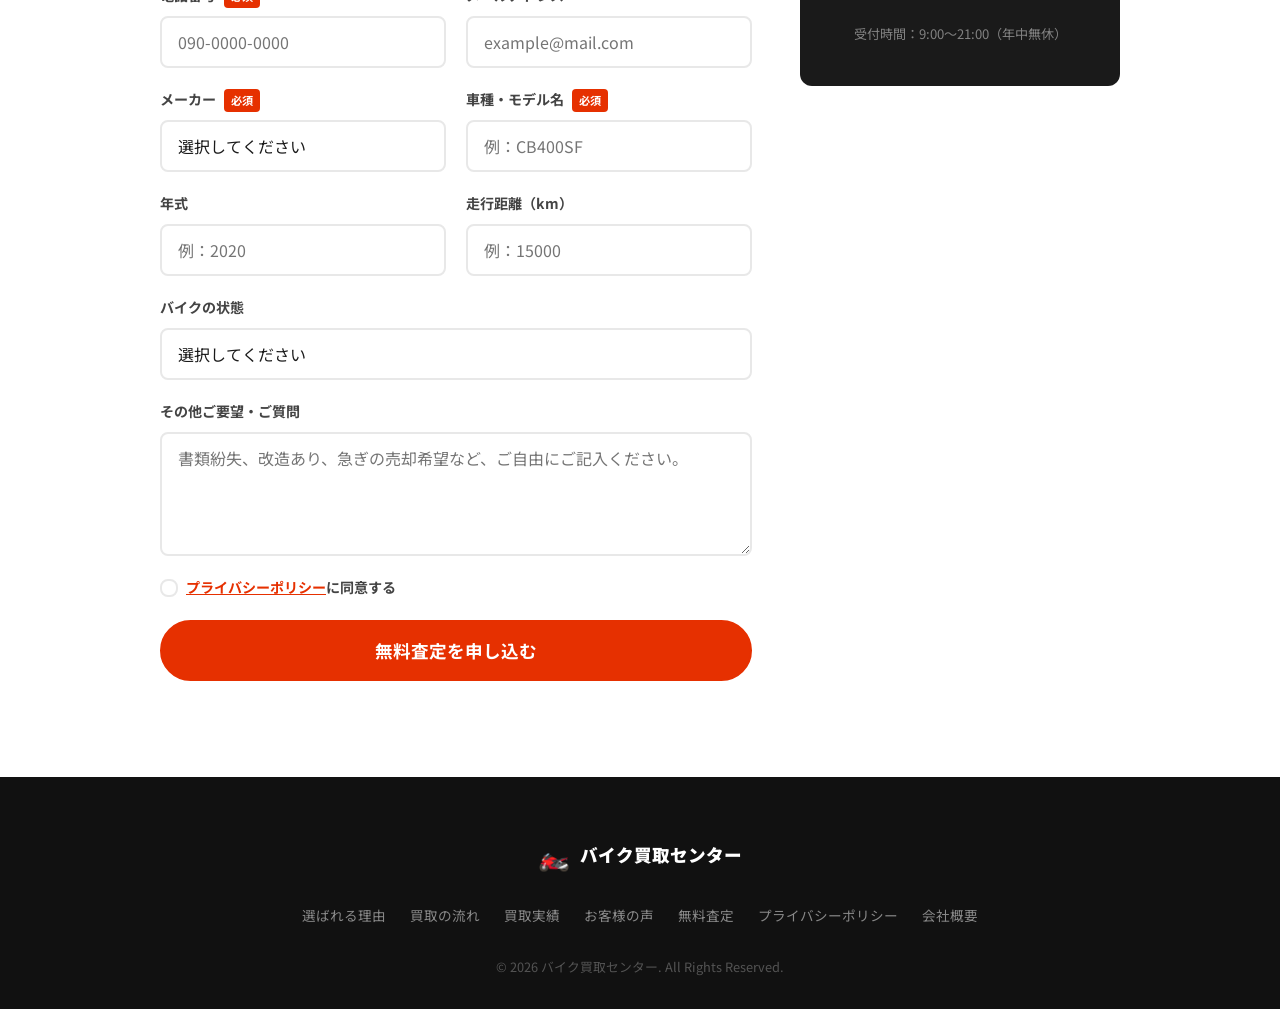
==== commit e1e860a3: "ノーコード編集機能を追加 管理画面(admin.html)から会社名・電話番号・キャッチコピー・買取実績・レビューを フォーム入力で編集・保存できるようにした。設定はlocalStorageに保存され" ====
--- a/index.html
+++ b/index.html
@@ -3,7 +3,7 @@
 <head>
   <meta charset="UTF-8">
   <meta name="viewport" content="width=device-width, initial-scale=1.0">
-  <title>バイク買取センター｜高価買取・無料査定</title>
+  <title id="pageTitle">バイク買取センター｜高価買取・無料査定</title>
   <meta name="description" content="バイク買取センターは全国対応・出張査定無料。どんな状態のバイクでも高価買取！即日現金払い可能。今すぐ無料査定をお申し込みください。">
   <link rel="stylesheet" href="style.css">
   <link rel="preconnect" href="https://fonts.googleapis.com">
@@ -16,7 +16,7 @@
     <div class="container header__inner">
       <div class="header__logo">
         <span class="logo-icon">🏍️</span>
-        <span class="logo-text">バイク買取センター</span>
+        <span class="logo-text" data-config="companyName">バイク買取センター</span>
       </div>
       <nav class="header__nav">
         <a href="#features">選ばれる理由</a>
@@ -42,30 +42,30 @@
   <section class="hero">
     <div class="hero__bg"></div>
     <div class="container hero__content">
-      <div class="hero__badge">全国対応 ／ 出張査定無料</div>
+      <div class="hero__badge" data-config="heroBadge">全国対応 ／ 出張査定無料</div>
       <h1 class="hero__title">
-        あなたのバイクを<br>
-        <span class="highlight">最高値</span>で買取します
+        <span data-config="heroLine1">あなたのバイクを</span><br>
+        <span class="highlight" data-config="heroHighlight">最高値</span><span data-config="heroLine2">で買取します</span>
       </h1>
-      <p class="hero__sub">国産・外車・不動車・事故車、どんなバイクでもOK！<br>即日査定・即日現金払い可能。</p>
+      <p class="hero__sub" data-config="heroSub">国産・外車・不動車・事故車、どんなバイクでもOK！即日査定・即日現金払い可能。</p>
       <div class="hero__actions">
         <a href="#contact" class="btn btn--primary btn--lg">今すぐ無料査定を申し込む</a>
-        <a href="tel:0120-000-000" class="btn btn--outline btn--lg">
-          <span class="phone-icon">📞</span> 0120-000-000
+        <a class="btn btn--outline btn--lg phone-link" data-config-phone>
+          <span class="phone-icon">📞</span> <span data-config="phone">0120-000-000</span>
         </a>
       </div>
       <div class="hero__stats">
         <div class="stat">
-          <strong>15,000台</strong>
-          <span>累計買取実績</span>
+          <strong data-config="stat1Value">15,000台</strong>
+          <span data-config="stat1Label">累計買取実績</span>
         </div>
         <div class="stat">
-          <strong>4.9 / 5.0</strong>
-          <span>顧客満足度</span>
+          <strong data-config="stat2Value">4.9 / 5.0</strong>
+          <span data-config="stat2Label">顧客満足度</span>
         </div>
         <div class="stat">
-          <strong>最短30分</strong>
-          <span>で査定完了</span>
+          <strong data-config="stat3Value">最短30分</strong>
+          <span data-config="stat3Label">で査定完了</span>
         </div>
       </div>
     </div>
@@ -162,57 +162,57 @@
       </div>
       <div class="price__grid">
         <div class="price-card">
-          <div class="price-card__maker">Honda</div>
-          <h3 class="price-card__name">CB400SF</h3>
-          <p class="price-card__detail">2020年式 / 走行8,000km</p>
-          <div class="price-card__price">
-            <span class="price-card__amount">580,000</span>
+          <div class="price-card__maker" data-config="price1Maker">Honda</div>
+          <h3 class="price-card__name" data-config="price1Name">CB400SF</h3>
+          <p class="price-card__detail" data-config="price1Detail">2020年式 / 走行8,000km</p>
+          <div class="price-card__price">
+            <span class="price-card__amount" data-config="price1Amount">580,000</span>
             <span class="price-card__unit">円</span>
           </div>
         </div>
         <div class="price-card price-card--featured">
           <div class="price-card__badge">高額買取</div>
-          <div class="price-card__maker">Yamaha</div>
-          <h3 class="price-card__name">MT-09</h3>
-          <p class="price-card__detail">2022年式 / 走行5,200km</p>
-          <div class="price-card__price">
-            <span class="price-card__amount">920,000</span>
-            <span class="price-card__unit">円</span>
-          </div>
-        </div>
-        <div class="price-card">
-          <div class="price-card__maker">Kawasaki</div>
-          <h3 class="price-card__name">Z900RS</h3>
-          <p class="price-card__detail">2021年式 / 走行12,000km</p>
-          <div class="price-card__price">
-            <span class="price-card__amount">850,000</span>
-            <span class="price-card__unit">円</span>
-          </div>
-        </div>
-        <div class="price-card">
-          <div class="price-card__maker">Suzuki</div>
-          <h3 class="price-card__name">GSX-R1000</h3>
-          <p class="price-card__detail">2019年式 / 走行18,000km</p>
-          <div class="price-card__price">
-            <span class="price-card__amount">750,000</span>
-            <span class="price-card__unit">円</span>
-          </div>
-        </div>
-        <div class="price-card">
-          <div class="price-card__maker">BMW</div>
-          <h3 class="price-card__name">R1250GS</h3>
-          <p class="price-card__detail">2021年式 / 走行9,500km</p>
-          <div class="price-card__price">
-            <span class="price-card__amount">1,450,000</span>
-            <span class="price-card__unit">円</span>
-          </div>
-        </div>
-        <div class="price-card">
-          <div class="price-card__maker">Honda</div>
-          <h3 class="price-card__name">スーパーカブ110</h3>
-          <p class="price-card__detail">2018年式 / 走行22,000km</p>
-          <div class="price-card__price">
-            <span class="price-card__amount">95,000</span>
+          <div class="price-card__maker" data-config="price2Maker">Yamaha</div>
+          <h3 class="price-card__name" data-config="price2Name">MT-09</h3>
+          <p class="price-card__detail" data-config="price2Detail">2022年式 / 走行5,200km</p>
+          <div class="price-card__price">
+            <span class="price-card__amount" data-config="price2Amount">920,000</span>
+            <span class="price-card__unit">円</span>
+          </div>
+        </div>
+        <div class="price-card">
+          <div class="price-card__maker" data-config="price3Maker">Kawasaki</div>
+          <h3 class="price-card__name" data-config="price3Name">Z900RS</h3>
+          <p class="price-card__detail" data-config="price3Detail">2021年式 / 走行12,000km</p>
+          <div class="price-card__price">
+            <span class="price-card__amount" data-config="price3Amount">850,000</span>
+            <span class="price-card__unit">円</span>
+          </div>
+        </div>
+        <div class="price-card">
+          <div class="price-card__maker" data-config="price4Maker">Suzuki</div>
+          <h3 class="price-card__name" data-config="price4Name">GSX-R1000</h3>
+          <p class="price-card__detail" data-config="price4Detail">2019年式 / 走行18,000km</p>
+          <div class="price-card__price">
+            <span class="price-card__amount" data-config="price4Amount">750,000</span>
+            <span class="price-card__unit">円</span>
+          </div>
+        </div>
+        <div class="price-card">
+          <div class="price-card__maker" data-config="price5Maker">BMW</div>
+          <h3 class="price-card__name" data-config="price5Name">R1250GS</h3>
+          <p class="price-card__detail" data-config="price5Detail">2021年式 / 走行9,500km</p>
+          <div class="price-card__price">
+            <span class="price-card__amount" data-config="price5Amount">1,450,000</span>
+            <span class="price-card__unit">円</span>
+          </div>
+        </div>
+        <div class="price-card">
+          <div class="price-card__maker" data-config="price6Maker">Honda</div>
+          <h3 class="price-card__name" data-config="price6Name">スーパーカブ110</h3>
+          <p class="price-card__detail" data-config="price6Detail">2018年式 / 走行22,000km</p>
+          <div class="price-card__price">
+            <span class="price-card__amount" data-config="price6Amount">95,000</span>
             <span class="price-card__unit">円</span>
           </div>
         </div>
@@ -231,26 +231,26 @@
       <div class="voice__grid">
         <div class="review-card">
           <div class="review-card__stars">★★★★★</div>
-          <p class="review-card__text">「他社より10万円以上高い査定額にびっくり！スタッフの方も感じよく、安心して任せられました。」</p>
+          <p class="review-card__text" data-config="review1Text">「他社より10万円以上高い査定額にびっくり！スタッフの方も感じよく、安心して任せられました。」</p>
           <div class="review-card__author">
-            <span class="review-card__name">T.K さん（40代・男性）</span>
-            <span class="review-card__bike">Honda CBR600RR</span>
+            <span class="review-card__name" data-config="review1Name">T.K さん（40代・男性）</span>
+            <span class="review-card__bike" data-config="review1Bike">Honda CBR600RR</span>
           </div>
         </div>
         <div class="review-card">
           <div class="review-card__stars">★★★★★</div>
-          <p class="review-card__text">「不動車だったので売れないと思っていましたが、快く買い取ってもらえました。引き取りも無料で助かりました！」</p>
+          <p class="review-card__text" data-config="review2Text">「不動車だったので売れないと思っていましたが、快く買い取ってもらえました。引き取りも無料で助かりました！」</p>
           <div class="review-card__author">
-            <span class="review-card__name">M.S さん（30代・女性）</span>
-            <span class="review-card__bike">Yamaha YZF-R3（不動車）</span>
+            <span class="review-card__name" data-config="review2Name">M.S さん（30代・女性）</span>
+            <span class="review-card__bike" data-config="review2Bike">Yamaha YZF-R3（不動車）</span>
           </div>
         </div>
         <div class="review-card">
           <div class="review-card__stars">★★★★★</div>
-          <p class="review-card__text">「当日に査定・現金受け取りまで完了。書類手続きも全部やってくれて、本当に楽でした。またお願いしたいです。」</p>
+          <p class="review-card__text" data-config="review3Text">「当日に査定・現金受け取りまで完了。書類手続きも全部やってくれて、本当に楽でした。またお願いしたいです。」</p>
           <div class="review-card__author">
-            <span class="review-card__name">R.Y さん（50代・男性）</span>
-            <span class="review-card__bike">Kawasaki Ninja H2</span>
+            <span class="review-card__name" data-config="review3Name">R.Y さん（50代・男性）</span>
+            <span class="review-card__bike" data-config="review3Bike">Kawasaki Ninja H2</span>
           </div>
         </div>
       </div>
@@ -336,7 +336,9 @@
         </form>
         <div class="contact-phone">
           <p class="contact-phone__label">お電話でのお問い合わせ</p>
-          <a href="tel:0120-000-000" class="contact-phone__number">0120-000-000</a>
+          <a class="contact-phone__number phone-link" data-config-phone>
+            <span data-config="phone">0120-000-000</span>
+          </a>
           <p class="contact-phone__hours">受付時間：9:00〜21:00（年中無休）</p>
         </div>
       </div>
@@ -348,7 +350,7 @@
     <div class="container footer__inner">
       <div class="footer__logo">
         <span class="logo-icon">🏍️</span>
-        <span class="logo-text">バイク買取センター</span>
+        <span class="logo-text" data-config="companyName">バイク買取センター</span>
       </div>
       <nav class="footer__nav">
         <a href="#features">選ばれる理由</a>
@@ -359,17 +361,20 @@
         <a href="#">プライバシーポリシー</a>
         <a href="#">会社概要</a>
       </nav>
-      <p class="footer__copy">&copy; 2026 バイク買取センター. All Rights Reserved.</p>
+      <p class="footer__copy">&copy; 2026 <span data-config="companyName">バイク買取センター</span>. All Rights Reserved.</p>
     </div>
   </footer>
 
   <!-- 固定CTA -->
   <div class="sticky-cta">
     <a href="#contact" class="btn btn--primary">無料査定を申し込む</a>
-    <a href="tel:0120-000-000" class="btn btn--white">
-      <span>📞</span> 今すぐ電話する
+    <a class="btn btn--white phone-link" data-config-phone>
+      <span>📞</span> <span data-config="phone">0120-000-000</span>
     </a>
   </div>
+
+  <!-- 編集ボタン -->
+  <a href="admin.html" class="edit-btn" title="サイトを編集">✏️ 編集</a>
 
   <script src="main.js"></script>
 </body>
--- a/style.css
+++ b/style.css
@@ -746,6 +746,27 @@
   .voice__grid { grid-template-columns: 1fr; }
 }
 
+/* ===== Edit Button ===== */
+.edit-btn {
+  position: fixed;
+  bottom: 88px;
+  right: 20px;
+  z-index: 95;
+  background: var(--dark);
+  color: var(--white);
+  padding: 10px 18px;
+  border-radius: 50px;
+  font-size: 0.82rem;
+  font-weight: 700;
+  box-shadow: 0 4px 16px rgba(0,0,0,0.3);
+  transition: all var(--transition);
+}
+.edit-btn:hover { background: #333; opacity: 1; transform: translateY(-2px); }
+
+@media (min-width: 769px) {
+  .edit-btn { bottom: 24px; }
+}
+
 /* ===== Animations ===== */
 @keyframes fadeInUp {
   from { opacity: 0; transform: translateY(30px); }
